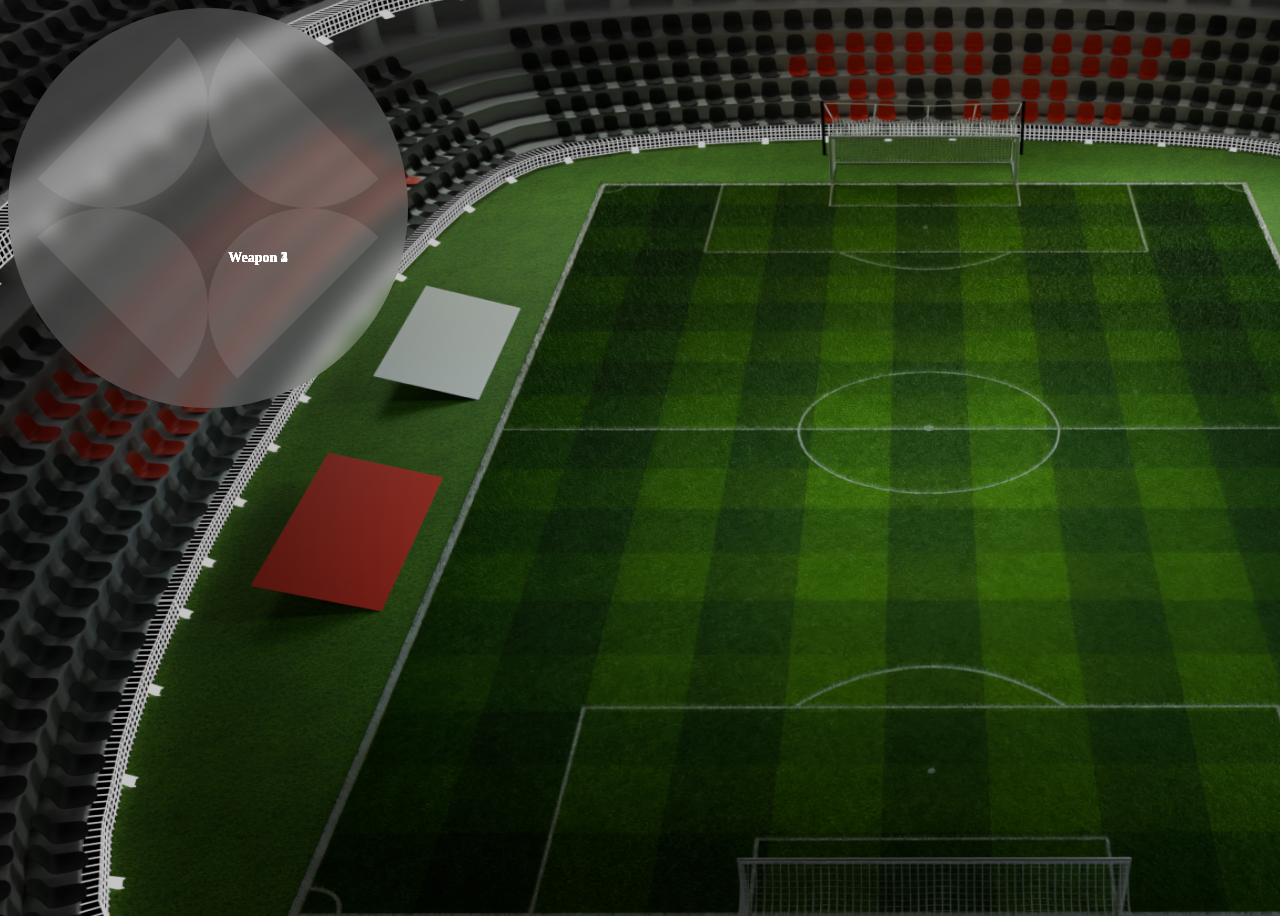
==== index.html @ b670a782 "Add: pre-req." ====
<!DOCTYPE html>
<html lang="en">
<head>
    <meta charset="UTF-8">
    <link rel="stylesheet" href="style.css">
    <meta name="viewport" content="width=device-width, initial-scale=1.0">
    <title>Document</title>
</head>
<body>
    <div class="weapon-wheel">
        <div class="arc arc1"></div>
        <div class="arc arc2"></div>
        <div class="arc arc3"></div>
        <div class="arc arc4"></div>
        <div class="weapon-option" id="weapon1">Weapon 1</div>
        <div class="weapon-option" id="weapon2">Weapon 2</div>
        <div class="weapon-option" id="weapon3">Weapon 3</div>
        <div class="weapon-option" id="weapon4">Weapon 4</div>
      </div>            
</body>
</html>
---- style.css ----
/* Main weapon wheel container */
body {
    background-image: url('./images/Background.png');
    background-repeat: no-repeat;
    height: 100vh;
    width: 100vw;
}

/* Main weapon wheel container */
.weapon-wheel {
    width: 400px;
    height: 400px;
    border-radius: 50%;
    background: rgba(255, 255, 255, 0.2); /* Transparent with glass morphism effect */
    backdrop-filter: blur(10px);
    overflow: hidden;
    position: relative;
  }
  
  /* Individual weapon arcs */
  .arc {
    position: absolute;
    width: 200px; /* Adjust size of arcs */
    height: 200px; /* Adjust size of arcs */
    clip-path: polygon(50% 0%, 100% 0, 100% 100%, 50% 100%);
    border-radius: 50%;
    background: rgba(255, 255, 255, 0.1);
    transform-origin: 50% 50%;
  }
  
  /* Positioning individual arcs */
  .arc1 { top: 0; left: 0; transform: rotate(45deg); }
  .arc2 { top: 0; right: 0; transform: rotate(135deg); }
  .arc3 { bottom: 0; right: 0; transform: rotate(225deg); }
  .arc4 { bottom: 0; left: 0; transform: rotate(315deg); }
  
  /* Individual weapon options */
  .weapon-option {
    width: 100px;
    height: 100px;
    line-height: 100px;
    text-align: center;
    position: absolute;
    top: 50%;
    left: 50%;
    color: #fff;
    font-weight: bold;
    font-size: 14px;
    cursor: pointer;
    transition: all 0.3s ease-in-out;
  }
  
  /* Hover effect */
  .weapon-option:hover {
    transform: scale(1.2);
    border: 2px solid orange; /* Orange outline */
  }
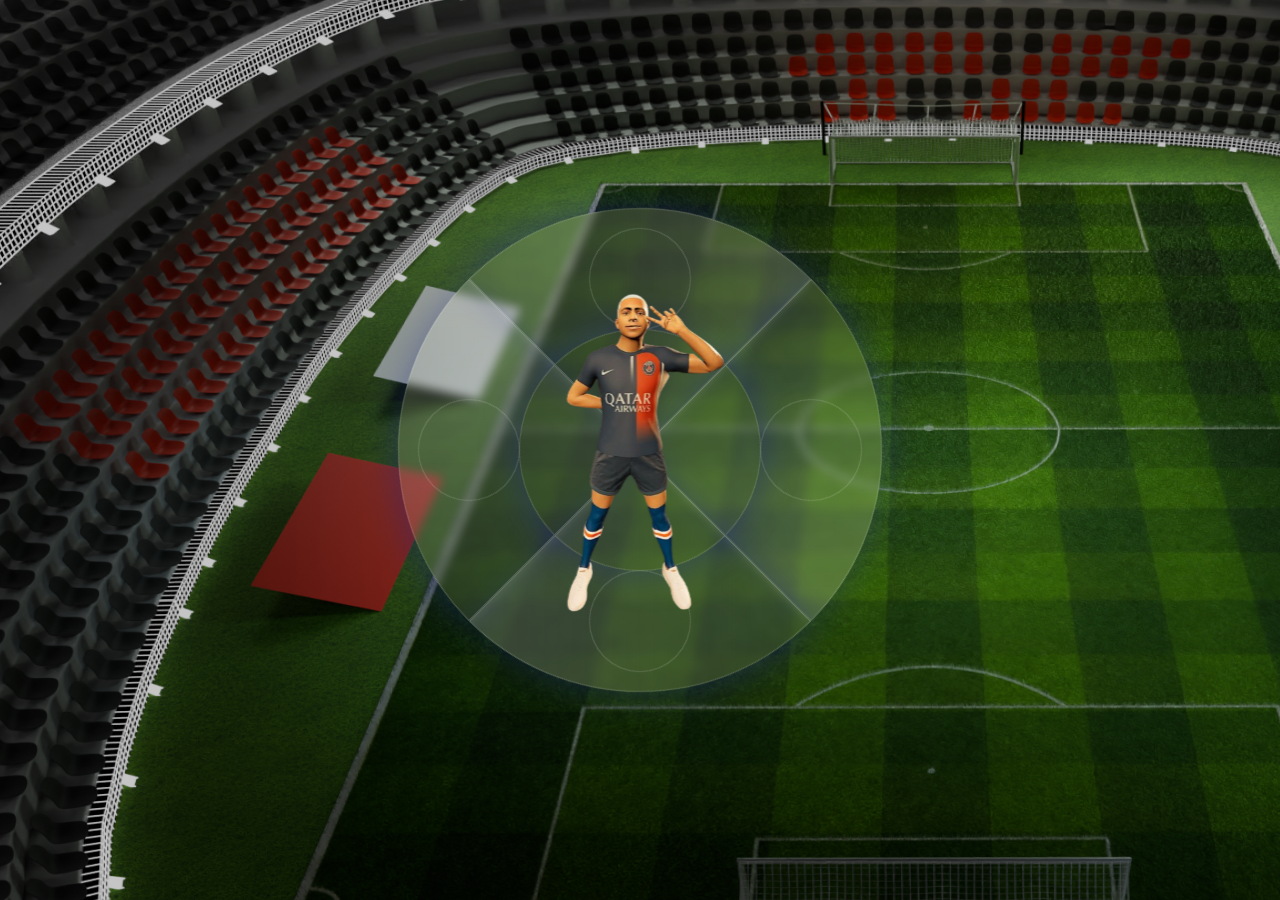
==== commit ed7dffca: "Finish Project." ====
--- a/index.html
+++ b/index.html
@@ -1,21 +1,177 @@
 <!DOCTYPE html>
 <html lang="en">
 <head>
-    <meta charset="UTF-8">
-    <link rel="stylesheet" href="style.css">
-    <meta name="viewport" content="width=device-width, initial-scale=1.0">
-    <title>Document</title>
+<meta charset="UTF-8">
+<meta name="viewport" content="width=device-width, initial-scale=1.0">
+<title>Glass Morphism Arc with Empty Center</title>
+<style>
+    body {
+        background-image: url(./images/Background.png);
+        background-repeat: no-repeat;
+    }
+
+    .grid-arcs {
+        display: grid;
+        grid-template-columns: repeat(2, 1fr);
+        transform: rotate(45deg);
+    }
+
+    .top, .left, .right, .bottom {
+        transition: 0.3s ease-in-out;
+    }
+
+    .top:hover {
+        transform: translate(-10px, -10px);
+        transition: 0.3s ease-in-out;
+    }
+
+    .right:hover {
+        transform: translate(10px, -10px);
+        transition: 0.3s ease-in-out;
+    }
+
+    .bottom:hover {
+        transform: translate(10px, 10px);
+        transition: 0.3s ease-in-out;
+    }
+
+    .left:hover {
+        transform: translate(-10px, 10px);
+        transition: 0.3s ease-in-out;
+    }
+
+    .arc:hover {
+        border: 2px solid transparent;
+        border-radius: 5px;
+        box-shadow: 0 0 10px 0 orange;
+        animation: glow 1s infinite alternate;
+        border-radius: 0 0 0 100%;
+    }
+
+    @keyframes glow {
+    from {
+        box-shadow: 0 0 10px 0 orange inset;
+    }
+    to {
+        box-shadow: 0 0 20px 5px orange inset;
+    }
+    }   
+
+    #one {
+        transform: rotate(90deg);
+    }
+
+    #two {
+        transform: rotate(180deg);
+    }
+
+    #three {
+        transform: rotate(360deg);
+    }
+
+    #four {
+        transform: rotate(270deg);
+    }
+
+  .arc {
+    position: relative;
+    width: 200px;
+    height: 200px;
+    border-radius: 0 0 0 100%;
+    background: linear-gradient(135deg, rgba(255, 255, 255, 0.2), rgba(255, 255, 255, 0.1));
+    box-shadow: 0 8px 32px 0 rgba(31, 38, 135, 0.37);
+    backdrop-filter: blur(5px);
+    -webkit-backdrop-filter: blur(20px);
+    border: 1px solid rgba(255, 255, 255, 0.18);
+    overflow: hidden;
+  }
+
+  .arc {
+    position: relative;
+    width: 15rem;
+    height: 15rem;
+    overflow: hidden; /* Hide any content overflowing the arc */
+    }
+
+    .arc::before {
+    content: '';
+    position: absolute;
+    width: 100%;
+    height: 100%;
+    background: transparent; /* Make the background transparent */
+    box-shadow: 0 8px 32px 0 rgba(31, 38, 135, 0.37);
+    backdrop-filter: blur(-90px);
+    -webkit-backdrop-filter: blur(20px);
+    border: 1px solid rgba(255, 255, 255, 0.18);
+    border-radius: 50%; /* Rounded border */
+    bottom: 50%; /* Adjust this to target the desired corner */
+    left: 50%; /* Adjust this to target the desired corner */
+    }
+
+
+  .cut-out {
+    position: absolute;
+    top: 50%;
+    left: 50%;
+    transform: translate(-50%, -50%);
+    width: 100px;
+    height: 100px;
+    background: transparent;
+    border-radius: 50%;
+    border: 1px solid rgba(255, 255, 255, 0.18);
+    z-index: 2;
+  }
+
+  /* Optional styling for demonstration */
+  body {
+    display: flex;
+    justify-content: center;
+    align-items: center;
+    height: 100vh;
+    margin: 0;
+    background-color: #f0f0f0;
+  }
+
+  .mbappe {
+    position: absolute;
+    align-self: center;
+    transform: rotate(-45deg);
+    width: 100%;
+    height: 70%;
+    border-radius: 50%;
+    z-index: 1;
+    overflow: visible;
+    pointer-events: none;
+  }
+</style>
 </head>
 <body>
-    <div class="weapon-wheel">
-        <div class="arc arc1"></div>
-        <div class="arc arc2"></div>
-        <div class="arc arc3"></div>
-        <div class="arc arc4"></div>
-        <div class="weapon-option" id="weapon1">Weapon 1</div>
-        <div class="weapon-option" id="weapon2">Weapon 2</div>
-        <div class="weapon-option" id="weapon3">Weapon 3</div>
-        <div class="weapon-option" id="weapon4">Weapon 4</div>
-      </div>            
+    <div class="grid-arcs">
+        <img class="mbappe" src="./images/mbappe.svg" alt="mbappe" />
+
+        <div class="move top">
+            <div class="arc" id="one">
+            <div class="cut-out"></div>
+            </div>
+        </div>
+
+        <div class="move right">
+            <div class="arc" id="two">
+                <div class="cut-out"></div>
+            </div>
+        </div>
+
+        <div class="move left">
+            <div class="arc" id="three">
+                <div class="cut-out"></div>
+            </div>
+        </div>
+
+        <div class="move bottom">
+            <div class="arc" id="four">
+                <div class="cut-out"></div>
+            </div>
+        </div>
+    </div>
 </body>
-</html>+</html>
